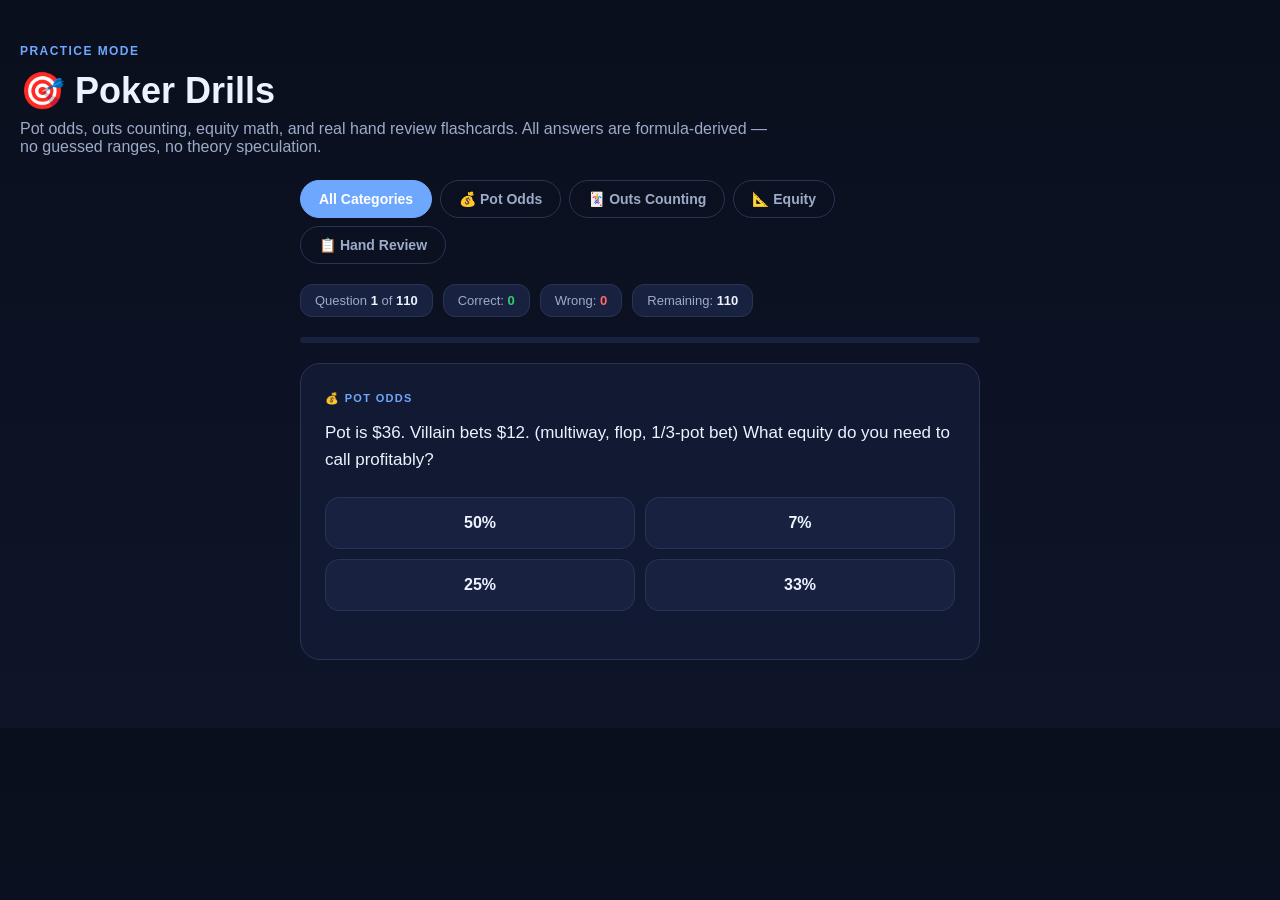
==== drills.html @ 12e4d253 "feat: add poker drill system with 110 formula-verified scenarios Synced from poker-dashboard. See th" ====
<!doctype html>
<html lang="en">
<head>
  <meta charset="UTF-8" />
  <meta name="viewport" content="width=device-width, initial-scale=1.0" />
  <title>Poker Lab — Drills</title>
  <link rel="stylesheet" href="styles.css" />
  <style>
    /* ── Drill-specific styles ─────────────────────────────────────────── */
    .drill-shell { max-width: 680px; margin: 0 auto; }

    .drill-tabs { display: flex; gap: 8px; flex-wrap: wrap; margin-bottom: 20px; }
    .drill-tab {
      padding: 10px 18px; border: 1px solid var(--border); background: transparent;
      color: var(--muted); border-radius: 999px; cursor: pointer; font-size: 14px;
      font-weight: 600; transition: all .15s; font-family: inherit;
    }
    .drill-tab:hover { border-color: var(--blue); color: var(--text); }
    .drill-tab.active { background: var(--blue); border-color: var(--blue); color: #fff; }

    .drill-stats-row {
      display: flex; gap: 10px; flex-wrap: wrap; margin-bottom: 20px;
    }
    .drill-stat-pill {
      background: var(--panel-2); border: 1px solid var(--border); border-radius: 12px;
      padding: 8px 14px; font-size: 13px; color: var(--muted);
    }
    .drill-stat-pill strong { color: var(--text); }

    .drill-card {
      background: var(--panel); border: 1px solid var(--border); border-radius: 20px;
      padding: 28px 24px; margin-bottom: 20px;
    }
    .drill-label {
      font-size: 11px; font-weight: 800; text-transform: uppercase; letter-spacing: .12em;
      color: var(--blue); margin-bottom: 14px;
    }
    .drill-prompt {
      font-size: 17px; line-height: 1.6; color: var(--text); margin-bottom: 24px;
      white-space: pre-wrap;
    }

    .drill-answer-zone { display: none; }
    .drill-answer-zone.visible { display: block; }

    .drill-answer-box {
      background: var(--panel-2); border: 1px solid var(--border); border-radius: 14px;
      padding: 18px; margin-bottom: 16px;
    }
    .drill-answer-correct { border-color: var(--green) !important; }
    .drill-answer-wrong   { border-color: var(--red) !important; }

    .drill-answer-value {
      font-size: 26px; font-weight: 800; color: var(--green); margin-bottom: 6px;
    }
    .drill-answer-formula {
      font-size: 13px; color: var(--blue); font-family: monospace; margin-bottom: 8px;
    }
    .drill-answer-detail { font-size: 14px; color: var(--muted); line-height: 1.5; }

    /* Quick answer buttons for pot odds / equity */
    .drill-choices {
      display: grid; grid-template-columns: repeat(2, 1fr); gap: 10px; margin-bottom: 20px;
    }
    .drill-choice {
      padding: 16px 12px; border: 1px solid var(--border); background: var(--panel-2);
      color: var(--text); border-radius: 14px; cursor: pointer; font-size: 16px;
      font-weight: 700; text-align: center; transition: all .15s; font-family: inherit;
    }
    .drill-choice:hover { border-color: var(--blue); background: rgba(110,168,254,.1); }
    .drill-choice.correct { background: rgba(46,204,113,.18); border-color: var(--green); color: var(--green); }
    .drill-choice.wrong   { background: rgba(255,107,107,.12); border-color: var(--red); color: var(--red); }
    .drill-choice:disabled { cursor: default; }

    .drill-btn-row { display: flex; gap: 10px; flex-wrap: wrap; }
    .drill-btn {
      padding: 14px 22px; border: none; border-radius: 14px; cursor: pointer;
      font-size: 15px; font-weight: 700; transition: all .15s; font-family: inherit;
    }
    .drill-btn-primary { background: var(--blue); color: #fff; }
    .drill-btn-primary:hover { background: #4d8df7; }
    .drill-btn-ghost {
      background: var(--panel-2); border: 1px solid var(--border); color: var(--text);
    }
    .drill-btn-ghost:hover { border-color: var(--blue); }
    .drill-btn-danger { background: rgba(255,107,107,.15); border: 1px solid var(--red); color: var(--red); }
    .drill-btn-danger:hover { background: rgba(255,107,107,.25); }

    .drill-reveal-btn {
      width: 100%; padding: 16px; background: var(--panel-2); border: 1px dashed var(--border);
      color: var(--muted); border-radius: 14px; cursor: pointer; font-size: 15px;
      font-weight: 700; font-family: inherit; margin-bottom: 16px; transition: all .15s;
    }
    .drill-reveal-btn:hover { border-color: var(--blue); color: var(--text); }

    .drill-progress {
      height: 6px; background: var(--panel-2); border-radius: 3px; margin-bottom: 20px;
      overflow: hidden;
    }
    .drill-progress-fill { height: 100%; background: var(--blue); transition: width .3s; border-radius: 3px; }

    .drill-hand-actions {
      background: var(--panel-2); border: 1px solid var(--border); border-radius: 12px;
      padding: 14px; font-size: 13px; color: var(--muted); line-height: 1.7;
      font-family: monospace; white-space: pre-wrap; max-height: 260px; overflow: auto;
      margin-bottom: 16px;
    }

    .drill-result-screen {
      text-align: center; padding: 40px 20px; display: none;
    }
    .drill-result-screen.visible { display: block; }
    .drill-result-big { font-size: 60px; margin-bottom: 16px; }
    .drill-result-score { font-size: 36px; font-weight: 800; color: var(--green); margin-bottom: 8px; }
    .drill-result-sub { color: var(--muted); font-size: 16px; margin-bottom: 32px; }

    .wrong-list { text-align: left; margin-top: 24px; }
    .wrong-list h3 { font-size: 16px; color: var(--yellow); margin-bottom: 12px; }
    .wrong-item {
      background: var(--panel-2); border: 1px solid rgba(255,107,107,.25); border-radius: 12px;
      padding: 12px 14px; margin-bottom: 10px; font-size: 13px; color: var(--muted);
    }
    .wrong-item strong { color: var(--text); display: block; margin-bottom: 4px; }

    @media (max-width: 600px) {
      .drill-card { padding: 20px 16px; }
      .drill-prompt { font-size: 15px; }
      .drill-choices { grid-template-columns: 1fr 1fr; }
      .drill-choice { padding: 14px 8px; font-size: 14px; }
      .drill-btn { padding: 13px 16px; font-size: 14px; }
    }
  </style>
</head>
<body>
  <div class="wrap">
    <header class="hero">
      <div>
        <p class="eyebrow">Practice Mode</p>
        <h1>🎯 Poker Drills</h1>
        <p class="sub">Pot odds, outs counting, equity math, and real hand review flashcards. All answers are formula-derived — no guessed ranges, no theory speculation.</p>
      </div>
    </header>

    <div class="drill-shell">
      <!-- Category tabs -->
      <div class="drill-tabs" id="drillTabs">
        <button class="drill-tab active" data-cat="all">All Categories</button>
        <button class="drill-tab" data-cat="potOdds">💰 Pot Odds</button>
        <button class="drill-tab" data-cat="outs">🃏 Outs Counting</button>
        <button class="drill-tab" data-cat="equity">📐 Equity</button>
        <button class="drill-tab" data-cat="handReview">📋 Hand Review</button>
      </div>

      <!-- Stats row -->
      <div class="drill-stats-row" id="drillStatsRow">
        <div class="drill-stat-pill">Question <strong id="statCurrent">1</strong> of <strong id="statTotal">—</strong></div>
        <div class="drill-stat-pill">Correct: <strong id="statCorrect" style="color:var(--green)">0</strong></div>
        <div class="drill-stat-pill">Wrong: <strong id="statWrong" style="color:var(--red)">0</strong></div>
        <div class="drill-stat-pill">Remaining: <strong id="statRemaining">—</strong></div>
      </div>

      <!-- Progress bar -->
      <div class="drill-progress"><div class="drill-progress-fill" id="drillProgressFill" style="width:0%"></div></div>

      <!-- Active drill card -->
      <div id="drillCardArea"></div>

      <!-- Result screen -->
      <div class="drill-result-screen" id="drillResultScreen">
        <div class="drill-result-big" id="resultEmoji">🎉</div>
        <div class="drill-result-score" id="resultScore"></div>
        <div class="drill-result-sub" id="resultSub"></div>
        <div class="drill-btn-row" style="justify-content:center;gap:12px;flex-wrap:wrap">
          <button class="drill-btn drill-btn-primary" id="btnRetryAll">🔄 Retry All</button>
          <button class="drill-btn drill-btn-ghost" id="btnRetryWrong">⚠️ Retry Wrong Only</button>
          <button class="drill-btn drill-btn-ghost" id="btnShuffle">🔀 Shuffle New</button>
        </div>
        <div class="wrong-list" id="wrongList"></div>
      </div>
    </div>
  </div>

  <script src="shared.js"></script>
  <script src="data/drill-scenarios.js"></script>
  <script src="drills.js"></script>
</body>
</html>
---- styles.css ----
:root {
  --bg: #0b1020;
  --panel: #121932;
  --panel-2: #18213f;
  --border: #293454;
  --text: #edf2ff;
  --muted: #9cabc9;
  --green: #2ecc71;
  --red: #ff6b6b;
  --yellow: #f6c445;
  --blue: #6ea8fe;
  --gray: #b2bfd8;
}
* { box-sizing: border-box; }
body {
  margin: 0;
  font-family: Inter, -apple-system, BlinkMacSystemFont, "Segoe UI", sans-serif;
  background: linear-gradient(180deg, #0a0f1d 0%, #0e1529 100%);
  color: var(--text);
}
.wrap { max-width: 1320px; margin: 0 auto; padding: 32px 20px 48px; }
.hero { display: flex; justify-content: space-between; gap: 16px; align-items: flex-start; margin-bottom: 24px; }
.eyebrow { text-transform: uppercase; letter-spacing: .12em; color: var(--blue); font-size: 12px; font-weight: 700; }
h1 { margin: 6px 0 8px; font-size: 36px; }
.sub { margin: 0; color: var(--muted); max-width: 760px; }
.pill { border: 1px solid var(--border); background: rgba(255,255,255,.04); padding: 10px 14px; border-radius: 999px; color: var(--muted); font-size: 13px; }
.metrics { display: grid; grid-template-columns: repeat(5, minmax(0, 1fr)); gap: 14px; margin-bottom: 18px; }
.metric, .card { background: rgba(18,25,50,.9); border: 1px solid var(--border); border-radius: 18px; box-shadow: 0 10px 30px rgba(0,0,0,.18); }
.metric { padding: 18px; }
.metric-label { color: var(--muted); font-size: 12px; text-transform: uppercase; letter-spacing: .08em; }
.metric-value { margin-top: 12px; font-size: 30px; font-weight: 800; }
.metric-sub { margin-top: 8px; color: var(--muted); font-size: 13px; }
.metric-value.green { color: var(--green); }
.metric-value.red { color: var(--red); }
.grid { display: grid; gap: 18px; margin-bottom: 18px; }
.top-grid { grid-template-columns: 1.5fr .9fr; }
.bottom-grid { grid-template-columns: 1.3fr 1fr; }
.study-grid { grid-template-columns: 1fr 1fr; }
.card { padding: 18px; }
.card-head { display: flex; justify-content: space-between; align-items: center; margin-bottom: 16px; }
.card h2 { margin: 0; font-size: 20px; }
.muted { color: var(--muted); font-size: 13px; }
.focus-panel { display: grid; gap: 14px; }
.focus-box, .study-card, .top-hand-card, .range-meta-card, .range-stat { background: var(--panel-2); border: 1px solid var(--border); border-radius: 14px; padding: 14px; }
.focus-box h3, .study-card h3, .top-hand-card h3, .range-meta-card h3 { margin: 0 0 8px; font-size: 15px; color: var(--text); }
.focus-box p, .study-card p, .top-hand-card p, .range-meta-card p { margin: 0; color: var(--muted); line-height: 1.5; }
.study-card p + p, .top-hand-card p + p { margin-top: 6px; }
.study-card p strong { color: var(--text); }
.table-wrap { overflow-x: auto; }
table { width: 100%; border-collapse: collapse; font-size: 14px; }
th, td { text-align: left; padding: 12px 10px; border-bottom: 1px solid rgba(255,255,255,.07); vertical-align: top; }
th { color: var(--muted); font-size: 12px; text-transform: uppercase; letter-spacing: .06em; }
.date-main { font-weight: 700; color: var(--text); }
.date-sub { font-size: 11px; color: var(--muted); margin-top: 3px; }
.result-pos { color: var(--green); font-weight: 700; }
.result-neg { color: var(--red); font-weight: 700; }
.hand-list { display: grid; gap: 10px; max-height: 520px; overflow: auto; }
.hand-item { background: var(--panel-2); border: 1px solid var(--border); border-radius: 14px; padding: 14px; }
.hand-top, .top-hand-header { display: flex; justify-content: space-between; gap: 12px; margin-bottom: 8px; align-items: center; }
.hand-meta { color: var(--muted); font-size: 12px; }
.hand-note { margin: 8px 0 0; line-height: 1.45; color: var(--text); }
.tag { font-size: 11px; text-transform: uppercase; letter-spacing: .08em; padding: 6px 8px; border-radius: 999px; font-weight: 700; }
.tag.cooler { background: rgba(110,168,254,.14); color: var(--blue); }
.tag.bad { background: rgba(255,107,107,.14); color: var(--red); }
.tag.good { background: rgba(46,204,113,.14); color: var(--green); }
.tag.study { background: rgba(246,196,69,.14); color: var(--yellow); }
.study-stack { display: grid; gap: 12px; }
.top-hands-grid { display: grid; grid-template-columns: repeat(2, 1fr); gap: 12px; }
.top-hand-rank { color: var(--blue); font-size: 12px; font-weight: 800; letter-spacing: .08em; text-transform: uppercase; margin-bottom: 4px; }
.chart-note { margin: 0 0 16px; color: var(--muted); font-size: 13px; line-height: 1.5; }
.range-explorer { display: grid; gap: 14px; }
.format-toggle { display: flex; gap: 0; margin-bottom: 12px; background: var(--surface2, #1a1a2e); border-radius: 8px; padding: 3px; width: fit-content; }
.fmt-btn { padding: 6px 18px; border: none; background: transparent; color: var(--muted, #888); border-radius: 6px; cursor: pointer; font-size: 13px; font-weight: 500; transition: all 0.18s ease; }
.fmt-btn:hover { color: var(--text); }
.fmt-btn.active { background: var(--blue, #6ea8fe); color: #fff; box-shadow: 0 1px 4px rgba(0,0,0,.25); }
.range-tabs { display: flex; gap: 8px; flex-wrap: wrap; }

/* ── 3-Bet Quick Selectors ─────────────────────────────────────────────── */
.tbet-selectors { display: flex; flex-wrap: wrap; gap: 14px; margin-bottom: 14px; }
.tbet-selector-group { display: flex; flex-direction: column; gap: 8px; flex: 1; min-width: 200px; }
.tbet-selector-label { font-size: 11px; font-weight: 700; text-transform: uppercase; letter-spacing: .08em; color: var(--muted); }
.tbet-pos-row { display: flex; gap: 6px; flex-wrap: wrap; }
.pos-btn { padding: 8px 14px; border: 1px solid var(--border); background: transparent; color: var(--text); border-radius: 8px; cursor: pointer; font-size: 13px; font-weight: 600; transition: all 0.15s ease; white-space: nowrap; }
.pos-btn:hover { border-color: var(--blue); background: rgba(110,168,254,.12); }
.pos-btn.active { background: var(--blue); border-color: var(--blue); color: #fff; box-shadow: 0 2px 8px rgba(110,168,254,.3); }
.tbet-scenario-label { font-size: 14px; font-weight: 700; color: var(--text); margin-bottom: 10px; }
.tbet-no-scenario { padding: 24px; text-align: center; color: var(--muted); font-size: 14px; background: var(--panel-2); border: 1px dashed var(--border); border-radius: 14px; }
.range-btn { padding: 9px 14px; border: 1px solid var(--border); background: transparent; color: var(--text); border-radius: 999px; cursor: pointer; font-size: 13px; transition: all 0.2s ease; }
.range-btn:hover { border-color: var(--blue); background: rgba(110,168,254,.12); }
.range-btn.active { background: var(--blue); border-color: var(--blue); color: #fff; }
.range-legend { display: flex; flex-wrap: wrap; gap: 14px; align-items: center; }
.legend-item { display: flex; gap: 8px; align-items: center; color: var(--muted); font-size: 13px; }
.legend-swatch { width: 14px; height: 14px; border-radius: 4px; border: 1px solid rgba(255,255,255,.12); display: inline-block; }
.legend-swatch.open, .legend-swatch.value { background: var(--green); }
.legend-swatch.bluff { background: var(--blue); }
.legend-swatch.mix { background: var(--yellow); }
.legend-swatch.call { background: var(--gray); }
.legend-swatch.fold { background: transparent; border-color: #3b486b; }
.range-chart-shell { background: var(--panel-2); border: 1px solid var(--border); border-radius: 14px; padding: 14px; }
.matrix-scroll { overflow-x: auto; }
.hand-matrix { display: inline-grid; grid-template-columns: repeat(13, 1fr); gap: 3px; min-width: max-content; }
.hand-cell { width: 42px; height: 42px; display: flex; align-items: center; justify-content: center; border-radius: 7px; font-size: 11px; font-weight: 700; border: 1px solid rgba(255,255,255,.08); }
.hand-cell.open, .hand-cell.value { background: rgba(46,204,113,.92); color: white; }
.hand-cell.bluff, .hand-cell.threebet { background: rgba(110,168,254,.92); color: white; }
.hand-cell.mix { background: rgba(246,196,69,.95); color: #10182c; }
.hand-cell.call { background: rgba(178,191,216,.9); color: #10182c; }
.hand-cell.fold { background: transparent; color: #56627f; border-color: #33415e; }
.range-stats { display: grid; grid-template-columns: repeat(auto-fit, minmax(140px, 1fr)); gap: 12px; }
.range-stat-label { color: var(--muted); font-size: 11px; text-transform: uppercase; letter-spacing: .06em; margin-bottom: 4px; }
.range-stat-value { font-size: 22px; font-weight: 800; }
.range-stat-value.open, .range-stat-value.value, .range-stat-value.green { color: var(--green); }
.range-stat-value.bluff, .range-stat-value.blue { color: var(--blue); }
.range-stat-value.call { color: var(--gray); }
.range-stat-value.mix { color: var(--yellow); }
.workflow { display: grid; grid-template-columns: repeat(3, 1fr); gap: 14px; }
.workflow > div { background: var(--panel-2); border: 1px solid var(--border); border-radius: 14px; padding: 14px; }
.workflow h3 { margin: 0 0 8px; font-size: 15px; }
.workflow p { margin: 0; color: var(--muted); line-height: 1.5; }
canvas { width: 100% !important; height: 340px !important; }
/* ── TAGGED HAND CARDS ────────────────────────────────────────────────── */
.hand-filter-tabs { display: flex; gap: 6px; flex-wrap: wrap; }
.hf-btn {
  padding: 5px 10px; border: 1px solid var(--border); background: transparent;
  color: var(--muted); border-radius: 999px; cursor: pointer; font-size: 12px;
  transition: all 0.18s;
}
.hf-btn:hover { border-color: var(--blue); color: var(--text); }
.hf-btn.active { background: var(--blue); border-color: var(--blue); color: #fff; }
.hf-count { opacity: 0.7; }

/* Card chips inline */
.card-chip {
  display: inline-flex; align-items: baseline; gap: 1px;
  padding: 2px 7px 2px 6px; border-radius: 6px; font-size: 14px; font-weight: 800;
  border: 1px solid rgba(255,255,255,.15); margin-right: 3px;
  line-height: 1.3;
}
.card-chip sup { font-size: 10px; }
.cs { background: #1e2a45; color: #c8d6f5; }  /* spade */
.ch { background: #3d1a1a; color: #ff7b7b; }  /* heart */
.cd { background: #3d2010; color: #ff9a5c; }  /* diamond */
.cc { background: #1a2e1a; color: #6bcf7f; }  /* club */

.hand-card {
  background: var(--panel-2);
  border: 1px solid var(--border);
  border-radius: 16px;
  padding: 14px;
  transition: border-color 0.15s;
}
.hand-card:hover { border-color: rgba(110,168,254,.4); }
.hand-card--good  { border-left: 3px solid var(--green); }
.hand-card--bad   { border-left: 3px solid var(--red); }
.hand-card--cooler{ border-left: 3px solid var(--blue); }
.hand-card--study { border-left: 3px solid var(--yellow); }

.hc-header { display: flex; align-items: center; gap: 10px; flex-wrap: wrap; margin-bottom: 10px; }
.hc-cards  { display: flex; flex-wrap: wrap; flex-shrink: 0; }
.hc-mid    { flex: 1; min-width: 80px; }
.hc-id     { font-size: 12px; color: var(--muted); }
.hc-time   { font-size: 11px; color: var(--muted); }
.hc-right  { display: flex; flex-direction: column; align-items: flex-end; gap: 5px; }
.hc-net    { font-size: 22px; font-weight: 800; }
.net-pos   { color: var(--green); }
.net-neg   { color: var(--red); }

.hc-board  { display: flex; align-items: center; gap: 6px; flex-wrap: wrap; margin-bottom: 8px; }
.board-label { font-size: 11px; color: var(--muted); text-transform: uppercase; letter-spacing: .06em; }

.hc-toggle {
  background: transparent; border: 1px solid var(--border); color: var(--muted);
  padding: 5px 12px; border-radius: 999px; cursor: pointer; font-size: 12px;
  transition: all 0.15s; margin-top: 4px;
}
.hc-toggle:hover { border-color: var(--blue); color: var(--text); }

.hc-detail { margin-top: 12px; display: grid; gap: 10px; }
.hc-detail[hidden] { display: none; }
.hc-detail-note {
  font-size: 12px; color: var(--muted); background: rgba(255,255,255,.03);
  border: 1px solid rgba(255,255,255,.06); border-radius: 10px; padding: 10px 12px;
}

.hc-timeline { display: grid; gap: 8px; }
.timeline-street { display: grid; grid-template-columns: 72px 1fr; align-items: flex-start; gap: 10px; }
.street-label {
  font-size: 10px; font-weight: 700; text-transform: uppercase; letter-spacing: .08em;
  color: var(--muted); padding: 6px 8px; border: 1px solid var(--border);
  border-radius: 8px; text-align: center;
}
.street-actions { display: grid; gap: 6px; }
.action-row {
  display: flex; align-items: center; gap: 8px; flex-wrap: wrap;
  background: rgba(255,255,255,.03); border: 1px solid rgba(255,255,255,.06);
  border-radius: 10px; padding: 8px 10px;
}
.action-actor {
  font-size: 10px; font-weight: 800; text-transform: uppercase; letter-spacing: .08em;
  padding: 5px 7px; border-radius: 999px;
}
.actor-you { background: rgba(110,168,254,.18); color: var(--blue); }
.actor-villain { background: rgba(246,196,69,.16); color: var(--yellow); }
.action-badge {
  font-size: 11px; font-weight: 700; padding: 4px 9px; border-radius: 999px;
  display: inline-flex; align-items: center; gap: 3px;
}
.action-line { font-size: 12px; color: var(--muted); }
.ab-amt { font-weight: 600; opacity: 0.95; }
.ab-bet   { background: rgba(46,204,113,.18); color: var(--green); border: 1px solid rgba(46,204,113,.3); }
.ab-raise { background: rgba(46,204,113,.28); color: #4ef0a0; border: 1px solid rgba(46,204,113,.5); }
.ab-call  { background: rgba(178,191,216,.12); color: var(--gray); border: 1px solid rgba(178,191,216,.2); }
.ab-check { background: rgba(110,168,254,.1);  color: var(--blue); border: 1px solid rgba(110,168,254,.2); }
.ab-fold  { background: rgba(255,107,107,.12); color: var(--red);  border: 1px solid rgba(255,107,107,.2); }
.ab-other { background: var(--panel); color: var(--muted); border: 1px solid var(--border); }

.hc-note {
  background: rgba(110,168,254,.06); border: 1px solid rgba(110,168,254,.15);
  border-radius: 10px; padding: 10px 12px; font-size: 13px; line-height: 1.5; color: var(--text);
}

.hand-empty { padding: 24px; text-align: center; color: var(--muted); }

/* ── PREFLOP QUIZ ───────────────────────────────────────────────────── */
.quiz-mode-tabs { display: flex; gap: 8px; }
.quiz-mode-btn {
  padding: 7px 14px; border: 1px solid var(--border); background: transparent;
  color: var(--muted); border-radius: 999px; cursor: pointer; font-size: 13px;
  transition: all 0.18s;
}
.quiz-mode-btn:hover { border-color: var(--blue); color: var(--text); }
.quiz-mode-btn.active { background: var(--blue); border-color: var(--blue); color: #fff; }

.quiz-scorebar {
  display: flex; flex-wrap: wrap; gap: 10px;
  background: var(--panel-2); border: 1px solid var(--border);
  border-radius: 12px; padding: 10px 16px; margin-bottom: 16px; align-items: center;
}
.quiz-score-item { font-size: 13px; color: var(--text); display: flex; align-items: center; gap: 4px; }
.quiz-score-item span { font-weight: 700; }

.quiz-prompt {
  text-align: center; padding: 20px 0 16px;
  display: flex; flex-direction: column; align-items: center; gap: 10px;
}
.quiz-context-badge {
  display: inline-block; padding: 6px 16px;
  background: rgba(110,168,254,.12); border: 1px solid rgba(110,168,254,.3);
  border-radius: 999px; font-size: 14px; font-weight: 700; color: var(--blue);
}
.quiz-context-sub { color: var(--muted); font-size: 12px; max-width: 460px; line-height: 1.4; }
.quiz-question { font-size: 16px; font-weight: 600; color: var(--text); }

/* Big quiz cards */
.quiz-cards { display: flex; gap: 12px; align-items: flex-end; justify-content: center; flex-wrap: wrap; }
.quiz-card {
  width: 72px; height: 96px; border-radius: 12px;
  display: flex; flex-direction: column; align-items: center; justify-content: center;
  gap: 2px; border: 2px solid rgba(255,255,255,.15);
  box-shadow: 0 4px 18px rgba(0,0,0,.45);
  user-select: none;
}
.quiz-card.cs { background: linear-gradient(145deg,#1b2f58,#0e1a33); color: #a8c2ff; }
.quiz-card.ch { background: linear-gradient(145deg,#5c1a1a,#3a0e0e); color: #ff8a8a; }
.quiz-card.cd { background: linear-gradient(145deg,#5c2e10,#3a1b0a); color: #ffb07a; }
.quiz-card.cc { background: linear-gradient(145deg,#1a3e1a,#0e250e); color: #7be89a; }
.qc-rank { font-size: 30px; font-weight: 900; line-height: 1; }
.qc-suit { font-size: 22px; line-height: 1; }
.quiz-hand-label { font-size: 11px; color: var(--muted); text-align: center; letter-spacing: .04em; }

/* Answer buttons */
.quiz-answers {
  display: flex; gap: 12px; justify-content: center; flex-wrap: wrap;
  margin-bottom: 14px;
}
.quiz-ans {
  padding: 13px 28px; border-radius: 12px; font-size: 15px; font-weight: 700;
  border: 2px solid transparent; cursor: pointer; transition: all 0.18s;
  min-width: 130px;
}
.qa-open { background: rgba(46,204,113,.14); color: var(--green); border-color: rgba(46,204,113,.3); }
.qa-open:hover { background: rgba(46,204,113,.28); border-color: var(--green); }
.qa-mix  { background: rgba(246,196,69,.12); color: var(--yellow); border-color: rgba(246,196,69,.3); }
.qa-mix:hover  { background: rgba(246,196,69,.25); border-color: var(--yellow); }
.qa-fold { background: rgba(255,107,107,.12); color: var(--red); border-color: rgba(255,107,107,.3); }
.qa-fold:hover { background: rgba(255,107,107,.24); border-color: var(--red); }
.qa-call { background: rgba(178,191,216,.12); color: var(--gray); border-color: rgba(178,191,216,.25); }
.qa-call:hover { background: rgba(178,191,216,.22); border-color: var(--gray); }

.qa-correct-reveal { outline: 3px solid var(--green); background: rgba(46,204,113,.25) !important; transform: scale(1.03); }
.qa-wrong-reveal   { outline: 3px solid var(--red);   background: rgba(255,107,107,.25) !important; }
.quiz-ans:disabled, .quiz-ans[disabled] { cursor: default; }

.quiz-feedback {
  text-align: center; padding: 12px 16px; border-radius: 12px; font-size: 14px;
  background: var(--panel-2); border: 1px solid var(--border); margin-bottom: 12px;
}
.fb-correct { color: var(--green); font-weight: 600; }
.fb-wrong   { color: var(--red);   font-weight: 600; }
.fb-mixed   { color: var(--yellow);font-weight: 600; }

.quiz-next {
  display: block; margin: 0 auto; padding: 11px 32px;
  background: var(--blue); color: #fff; border: none; border-radius: 999px;
  font-size: 15px; font-weight: 700; cursor: pointer; transition: all 0.18s;
}
.quiz-next:hover { background: #8bbeff; transform: translateY(-1px); }

.quiz-head { align-items: flex-start; gap: 14px; }
.quiz-controls { display: grid; gap: 10px; justify-items: end; }
.quiz-subnote { margin-top: 8px; max-width: 620px; }
.quiz-level-tabs, .quiz-stack-badges {
  display: flex; gap: 5px; flex-wrap: wrap;
}
.quiz-level-btn, .quiz-stack-badge {
  padding: 5px 11px; border: 1px solid var(--border); background: transparent;
  color: var(--muted); border-radius: 999px; font-size: 11px; font-weight: 700;
}
.quiz-level-btn { cursor: pointer; transition: all 0.18s; }
.quiz-level-btn:hover { border-color: var(--yellow); color: var(--text); }
.quiz-level-btn.active { background: rgba(246,196,69,.16); border-color: var(--yellow); color: var(--yellow); }
.quiz-meta-grid {
  display: grid; grid-template-columns: repeat(4, minmax(0, 1fr)); gap: 12px; margin-bottom: 18px;
}
.quiz-meta-card {
  background: var(--panel-2); border: 1px solid var(--border); border-radius: 14px; padding: 12px 14px;
}
.quiz-meta-label { font-size: 11px; text-transform: uppercase; letter-spacing: .08em; color: var(--muted); }
.quiz-meta-value { margin-top: 8px; font-size: 18px; font-weight: 800; color: var(--text); }
.quiz-meta-sub { margin-top: 6px; font-size: 12px; line-height: 1.45; color: var(--muted); }
.quiz-board-row {
  display: flex; align-items: center; gap: 10px; flex-wrap: wrap; justify-content: center;
}
.quiz-board-cards { display: flex; gap: 4px; flex-wrap: wrap; justify-content: center; }
.quiz-empty {
  padding: 24px; text-align: center; color: var(--muted); background: var(--panel-2); border: 1px solid var(--border); border-radius: 14px;
}

/* ── SITE NAV ────────────────────────────────────────────────────────────── */
.site-nav {
  background: rgba(11,16,32,.95);
  border-bottom: 1px solid var(--border);
  position: sticky; top: 0; z-index: 100;
  backdrop-filter: blur(10px);
}
.nav-inner {
  max-width: 1320px; margin: 0 auto; padding: 0 20px;
  display: flex; align-items: center; justify-content: space-between; height: 56px;
}
.nav-logo {
  font-size: 18px; font-weight: 900; color: var(--blue);
  text-decoration: none; letter-spacing: .04em;
}
.nav-links { display: flex; gap: 4px; flex-wrap: wrap; }
.nav-sep { width: 1px; height: 20px; background: var(--border); margin: auto 4px; flex-shrink: 0; }
.nav-link {
  padding: 8px 16px; border-radius: 999px; color: var(--muted);
  text-decoration: none; font-size: 13px; font-weight: 600;
  transition: all 0.18s;
}
.nav-link:hover { color: var(--text); background: rgba(255,255,255,.06); }
.nav-link.active { background: rgba(110,168,254,.15); color: var(--blue); }

/* ── GAME BOARD ───────────────────────────────────────────────────────────── */
.game-board {
  background: radial-gradient(ellipse at 60% 30%, #0d3d1e 0%, #071a0d 80%, #060f06 100%);
  border: 2px solid #1a5a30;
  border-radius: 20px;
  box-shadow: 0 0 40px rgba(0,140,50,.1), inset 0 1px 0 rgba(255,255,255,.04);
  padding: 16px 18px 14px;
  position: relative; overflow: hidden;
  margin-bottom: 0;
}
.game-board::before {
  content: ''; position: absolute; inset: 0;
  background: repeating-linear-gradient(45deg,transparent,transparent 12px,rgba(255,255,255,.012) 12px,rgba(255,255,255,.012) 13px);
  border-radius: 22px; pointer-events: none;
}
.game-board-wrap { margin-bottom: 8px; }

/* Board meta row */
.board-meta-row {
  display: flex; align-items: center; gap: 8px; flex-wrap: wrap;
  margin-bottom: 12px;
}
.board-mode-chip {
  font-size: 10px; font-weight: 900; letter-spacing: .12em; text-transform: uppercase;
  padding: 5px 12px; border-radius: 999px;
  background: rgba(110,168,254,.15); border: 1px solid rgba(110,168,254,.3); color: var(--blue);
}
.odds-mode-chip { background: rgba(246,196,69,.12); border-color: rgba(246,196,69,.3); color: var(--yellow); }
.combo-mode-chip { background: rgba(178,191,216,.1); border-color: rgba(178,191,216,.25); color: var(--gray); }
.board-pos-info { color: var(--muted); font-size: 12px; }
.board-context { color: var(--muted); font-size: 11px; padding-left: 8px; }

/* Position badges */
.pos-badge {
  display: inline-flex; align-items: center; justify-content: center;
  width: 44px; height: 44px; border-radius: 50%;
  font-size: 10px; font-weight: 900; text-transform: uppercase; letter-spacing: .06em;
  box-shadow: 0 3px 10px rgba(0,0,0,.5);
  flex-shrink: 0;
}
.pos-btn  { background: radial-gradient(circle,#2a4a1a,#163010); border: 2px solid #4a9a30; color: #9afa70; }
.pos-co   { background: radial-gradient(circle,#1e3a60,#102040); border: 2px solid #3a70b0; color: #7ab0f0; }
.pos-hj   { background: radial-gradient(circle,#3a2a10,#201410); border: 2px solid #906020; color: #e0a040; }
.pos-utg  { background: radial-gradient(circle,#3a1010,#200808); border: 2px solid #903030; color: #e07070; }
.pos-sb   { background: radial-gradient(circle,#2a1a3a,#160c22); border: 2px solid #6a4090; color: #b080e0; }
.pos-bb   { background: radial-gradient(circle,#1a3030,#0c1818); border: 2px solid #306060; color: #60c0c0; }
.board-pot-chip {
  margin-left: auto;
  font-size: 10px; font-weight: 700; letter-spacing: .08em; text-transform: uppercase;
  padding: 4px 10px; border-radius: 999px; border: 1px solid;
}
.difficulty-easy   { background: rgba(46,204,113,.1);  border-color: rgba(46,204,113,.3);  color: var(--green); }
.difficulty-medium { background: rgba(246,196,69,.1);  border-color: rgba(246,196,69,.3);  color: var(--yellow); }
.difficulty-hard   { background: rgba(255,107,107,.1); border-color: rgba(255,107,107,.3); color: var(--red); }

/* Community cards zone */
.board-community-zone, .board-hero-zone {
  display: flex; align-items: center; gap: 12px; margin-bottom: 10px;
  background: rgba(0,0,0,.35); border-radius: 14px; padding: 10px 14px;
  border: 1px solid rgba(255,255,255,.06);
}
.board-hero-zone { background: rgba(110,168,254,.06); border-color: rgba(110,168,254,.2); }
.board-zone-label {
  font-size: 9px; font-weight: 800; letter-spacing: .14em; text-transform: uppercase;
  color: rgba(255,255,255,.4); writing-mode: vertical-lr; transform: rotate(180deg);
  flex-shrink: 0;
}
.community-cards, .hero-cards { display: flex; gap: 8px; flex-wrap: wrap; align-items: center; justify-content: center; flex: 1; }

/* Empty card slots (pre-flop board placeholder) */
.card-empty-slot {
  width: 52px; height: 72px; border-radius: 10px;
  border: 2px dashed rgba(255,255,255,.15);
  background: rgba(255,255,255,.03);
  flex-shrink: 0;
}
.board-community-preflop { opacity: 0.55; }
.preflop-label {
  font-size: 9px; font-weight: 700; letter-spacing: .1em; text-transform: uppercase;
  color: rgba(255,255,255,.3); white-space: nowrap;
}

/* Large playing cards */
.card-lg {
  width: 60px; height: 84px; border-radius: 12px;
  background: #fff; display: flex; flex-direction: column;
  align-items: center; justify-content: center; gap: 2px;
  box-shadow: 0 6px 20px rgba(0,0,0,.7), inset 0 1px 0 rgba(255,255,255,.9);
  flex-shrink: 0;
}
/* Hero cards in hero zone: bigger */
.board-hero-zone .card-lg {
  width: 72px; height: 100px; border-radius: 14px;
  box-shadow: 0 8px 28px rgba(0,0,0,.8), 0 0 0 2px rgba(110,168,254,.3), inset 0 1px 0 rgba(255,255,255,.9);
}
.board-hero-zone .clg-rank { font-size: 30px; }
.board-hero-zone .clg-suit { font-size: 18px; }
.card-lg.cs .clg-rank, .card-lg.cs .clg-suit { color: #1a1a2e; }
.card-lg.ch .clg-rank, .card-lg.ch .clg-suit { color: #c0392b; }
.card-lg.cd .clg-rank, .card-lg.cd .clg-suit { color: #c04800; }
.card-lg.cc .clg-rank, .card-lg.cc .clg-suit { color: #1a7a2e; }
.clg-rank { font-size: 24px; font-weight: 900; line-height: 1; }
.clg-suit { font-size: 15px; line-height: 1; }

/* Stack visualizer */
.board-stack-info { display: flex; align-items: baseline; gap: 6px; }
.stack-label { font-size: 10px; text-transform: uppercase; letter-spacing: .1em; color: var(--muted); }
.stack-value { font-size: 22px; font-weight: 900; color: var(--yellow); }
.stack-viz { display: flex; gap: 3px; align-items: flex-end; }
.stack-bar { width: 8px; height: 20px; border-radius: 3px; background: rgba(255,255,255,.1); border: 1px solid rgba(255,255,255,.12); transition: background 0.2s; }
.stack-bar.filled { background: var(--yellow); border-color: #f0c000; }
.board-situation { font-size: 12px; color: var(--muted); margin-bottom: 6px; }

/* Board prompt text */
.board-prompt {
  font-size: 15px; line-height: 1.5; color: var(--text);
  font-weight: 500; margin-top: 8px;
}
.board-summary { font-size: 12px; color: var(--muted); margin-top: 4px; }

/* ── GAME ANSWER BUTTONS ─────────────────────────────────────────────────── */
.answer-zone {
  display: flex; gap: 10px; flex-wrap: wrap;
  justify-content: center; margin: 12px 0 10px;
}
.game-ans {
  min-width: 130px; padding: 12px 20px;
  border-radius: 14px; font-size: 14px; font-weight: 800;
  border: 2px solid; cursor: pointer;
  transition: transform 0.15s, box-shadow 0.15s, background 0.15s;
  box-shadow: 0 3px 10px rgba(0,0,0,.3);
  text-align: center;
}
.game-ans:hover:not(:disabled) { transform: translateY(-3px); box-shadow: 0 8px 24px rgba(0,0,0,.45); }
.game-ans:active:not(:disabled) { transform: translateY(0); }

/* ── HUD SCOREBAR ────────────────────────────────────────────────────────── */
.hud-scorebar {
  background: var(--panel); border: 1px solid var(--border); border-radius: 14px;
  padding: 10px 16px; margin-bottom: 12px;
  display: flex; align-items: center; gap: 12px; flex-wrap: wrap;
}
.hud-stat { display: flex; flex-direction: column; align-items: center; gap: 3px; }
.hud-label { font-size: 10px; text-transform: uppercase; letter-spacing: .1em; color: var(--muted); }
.hud-value { font-size: 16px; font-weight: 800; color: var(--text); }
.hud-green { color: var(--green); }
.hud-yellow { color: var(--yellow); }
.hud-red { color: var(--red); }
.hud-muted { color: var(--muted); font-size: 14px; }
.hud-bar-wrap {
  flex: 1; min-width: 80px; height: 8px;
  background: rgba(255,255,255,.08); border-radius: 999px; overflow: hidden;
}
.hud-bar {
  height: 100%; background: linear-gradient(90deg, var(--blue), #4ef0a0);
  border-radius: 999px; transition: width 0.4s ease;
}

/* ── POT ODDS PANELS ─────────────────────────────────────────────────────── */
.game-board--odds { border-color: #3a4a10; }
.game-board--odds::before { display: none; }
.game-board--combo { border-color: #2a2a4a; }
.odds-info-row { display: flex; gap: 10px; flex-wrap: wrap; margin-bottom: 14px; }
.odds-chip {
  display: flex; flex-direction: column; align-items: center; gap: 3px;
  padding: 10px 16px; border-radius: 14px;
  background: rgba(0,0,0,.4); border: 1px solid rgba(255,255,255,.1);
}
.oc-label { font-size: 9px; font-weight: 700; letter-spacing: .12em; text-transform: uppercase; color: rgba(255,255,255,.4); }
.oc-val { font-size: 20px; font-weight: 900; }
.odds-pot .oc-val  { color: var(--blue); }
.odds-bet .oc-val  { color: var(--red); }
.odds-call .oc-val { color: var(--yellow); }
.odds-outs .oc-val { color: var(--green); }

.odds-equation {
  display: flex; align-items: center; gap: 10px; flex-wrap: wrap;
  background: rgba(246,196,69,.06); border: 1px solid rgba(246,196,69,.2);
  border-radius: 16px; padding: 14px 16px; margin-bottom: 12px;
}
.odds-eq-part { display: flex; flex-direction: column; align-items: center; gap: 4px; }
.odds-eq-label { font-size: 10px; text-transform: uppercase; letter-spacing: .08em; color: var(--muted); }
.odds-eq-val { font-size: 22px; font-weight: 900; color: var(--text); }
.odds-eq-unknown { color: var(--yellow); }
.odds-eq-needed  { color: var(--red); }
.odds-eq-equity  { color: var(--blue); }
.odds-eq-div { font-size: 24px; font-weight: 900; color: var(--muted); }
.odds-good .odds-eq-val { color: var(--green); }
.odds-good .odds-eq-label { color: var(--green); }
.odds-bad  .odds-eq-val { color: var(--red); }
.odds-bad  .odds-eq-label { color: var(--red); }
.odds-type-badge {
  font-size: 10px; font-weight: 700; letter-spacing: .1em; text-transform: uppercase;
  padding: 4px 10px; border-radius: 999px;
  background: rgba(178,191,216,.1); border: 1px solid rgba(178,191,216,.2); color: var(--gray);
}
.odds-outs-panel { margin-bottom: 12px; display: grid; gap: 8px; }
.odds-rule { display: flex; gap: 10px; align-items: center; background: rgba(110,168,254,.07); border: 1px solid rgba(110,168,254,.15); border-radius: 12px; padding: 10px 14px; }
.rule-label { font-size: 11px; font-weight: 800; color: var(--blue); text-transform: uppercase; letter-spacing: .08em; min-width: 70px; }
.rule-desc { font-size: 13px; color: var(--muted); }

/* Pot Odds Reference Section */
.odds-ref-grid { display: grid; grid-template-columns: repeat(3, 1fr); gap: 14px; }
.odds-ref-card { background: var(--panel-2); border: 1px solid var(--border); border-radius: 16px; padding: 16px; }
.odds-ref-card h4 { margin: 0 0 10px; font-size: 14px; color: var(--yellow); }
.odds-formula { font-size: 12px; font-weight: 700; color: var(--text); background: rgba(255,255,255,.05); border-radius: 8px; padding: 8px 10px; margin-bottom: 10px; line-height: 1.5; }
.odds-examples { display: grid; gap: 5px; }
.oe-row { display: flex; justify-content: space-between; align-items: center; font-size: 12px; color: var(--muted); padding: 4px 0; border-bottom: 1px solid rgba(255,255,255,.04); }
.oe-row:last-child { border-bottom: none; }
.oe-row strong { color: var(--green); font-size: 13px; }

/* ── BB DEFEND SECTION ───────────────────────────────────────────────────── */
.bb-defend-shell { background: rgba(18,25,50,.9); border: 1px solid var(--border); border-radius: 18px; padding: 18px; }
.bb-defend-header { display: flex; gap: 20px; flex-wrap: wrap; margin-bottom: 16px; }
.bb-freq-badge {
  display: inline-block; padding: 6px 14px; border-radius: 999px;
  background: rgba(110,168,254,.12); border: 1px solid rgba(110,168,254,.3);
  font-size: 13px; color: var(--blue); margin-bottom: 8px;
}
.bb-freq-badge strong { color: var(--text); }
.range-summary { margin: 0; color: var(--muted); font-size: 13px; line-height: 1.5; max-width: 600px; }
.bb-notes { margin: 0; padding: 0; list-style: none; display: grid; gap: 5px; }
.bb-notes li { font-size: 12px; color: var(--muted); padding-left: 14px; position: relative; }
.bb-notes li::before { content: '→'; position: absolute; left: 0; color: var(--blue); font-size: 10px; }

/* ── TRAINER HEADER ─────────────────────────────────────────────────────── */
.trainer-card { padding: 20px 20px 16px; }
.trainer-header { margin-bottom: 18px; }
.trainer-title-row {
  display: flex; justify-content: space-between; align-items: center;
  gap: 12px; flex-wrap: wrap; margin-bottom: 12px;
}
.trainer-title { margin: 0; font-size: 20px; }
.trainer-filters-right { display: flex; align-items: center; gap: 8px; flex-shrink: 0; }
.trainer-filter-label {
  font-size: 10px; font-weight: 700; text-transform: uppercase;
  letter-spacing: .1em; color: var(--muted); white-space: nowrap;
}
.trainer-mode-row { display: flex; align-items: center; gap: 8px; flex-wrap: wrap; }

/* ── TRAINER MODE TABS ───────────────────────────────────────────────────── */
.quiz-mode-tabs { display: flex; gap: 6px; flex-wrap: wrap; }
.quiz-mode-btn {
  padding: 7px 13px; border: 1px solid var(--border); background: transparent;
  color: var(--muted); border-radius: 999px; cursor: pointer; font-size: 12px;
  transition: all 0.18s; font-weight: 600;
}
.quiz-mode-btn:hover { border-color: var(--blue); color: var(--text); }
.quiz-mode-btn.active { background: var(--blue); border-color: var(--blue); color: #fff; }
.quiz-mode-btn[data-mode="potodds"].active { background: var(--yellow); border-color: var(--yellow); color: #10182c; }
.quiz-mode-btn[data-mode="combo"].active { background: var(--gray); border-color: var(--gray); color: #10182c; }

/* Feedback */
.quiz-feedback {
  text-align: center; padding: 14px 18px; border-radius: 14px; font-size: 14px; line-height: 1.5;
  background: var(--panel-2); border: 1px solid var(--border); margin: 12px 0;
}
.quiz-next-wrap { display: flex; justify-content: center; margin-top: 8px; }
.quiz-next {
  padding: 12px 36px; background: var(--blue); color: #fff;
  border: none; border-radius: 999px; font-size: 15px; font-weight: 800;
  cursor: pointer; transition: all 0.18s;
}
.quiz-next:hover { background: #8bbeff; transform: translateY(-2px); }

/* qa classes for game-ans */
.qa-open { background: rgba(46,204,113,.14); color: var(--green); border-color: rgba(46,204,113,.3); }
.qa-open:hover:not(:disabled) { background: rgba(46,204,113,.28); border-color: var(--green); }
.qa-mix  { background: rgba(246,196,69,.12); color: var(--yellow); border-color: rgba(246,196,69,.3); }
.qa-mix:hover:not(:disabled)  { background: rgba(246,196,69,.25); border-color: var(--yellow); }
.qa-fold { background: rgba(255,107,107,.12); color: var(--red); border-color: rgba(255,107,107,.3); }
.qa-fold:hover:not(:disabled) { background: rgba(255,107,107,.24); border-color: var(--red); }
.qa-call { background: rgba(178,191,216,.12); color: var(--gray); border-color: rgba(178,191,216,.25); }
.qa-call:hover:not(:disabled) { background: rgba(178,191,216,.22); border-color: var(--gray); }

.qa-correct-reveal { outline: 3px solid var(--green); background: rgba(46,204,113,.3) !important; transform: scale(1.04); }
.qa-wrong-reveal   { outline: 3px solid var(--red);   background: rgba(255,107,107,.3) !important; }
.game-ans:disabled, .game-ans[disabled] { cursor: default; }
.fb-correct { color: var(--green); font-weight: 600; }
.fb-wrong   { color: var(--red);   font-weight: 600; }
.quiz-empty { padding: 32px; text-align: center; color: var(--muted); background: var(--panel-2); border: 1px solid var(--border); border-radius: 14px; }

/* diff badge */
.diff-badge {
  font-size: 10px; font-weight: 700; letter-spacing: .08em; text-transform: uppercase;
  padding: 3px 9px; border-radius: 999px; border: 1px solid;
}
.diff-easy   { background: rgba(46,204,113,.1);  border-color: rgba(46,204,113,.3);  color: var(--green); }
.diff-medium { background: rgba(246,196,69,.1);  border-color: rgba(246,196,69,.3);  color: var(--yellow); }
.diff-hard   { background: rgba(255,107,107,.1); border-color: rgba(255,107,107,.3); color: var(--red); }

@media (max-width: 1024px) {
  .metrics, .top-grid, .bottom-grid, .study-grid, .top-hands-grid, .workflow, .quiz-meta-grid { grid-template-columns: 1fr; }
  .hero { flex-direction: column; }
  .trainer-title-row { flex-direction: column; align-items: flex-start; }
  .odds-ref-grid { grid-template-columns: 1fr; }
  .bb-defend-header { flex-direction: column; gap: 10px; }
}
@media (max-width: 720px) {
  .nav-link { padding: 7px 10px; font-size: 12px; }
  .game-board { padding: 14px 14px 12px; }
  .card-lg { width: 42px; height: 58px; }
  .clg-rank { font-size: 17px; }
  .clg-suit { font-size: 11px; }
  .game-ans { min-width: 120px; padding: 12px 16px; font-size: 14px; }
  .answer-zone { gap: 8px; }
  .hud-scorebar { gap: 10px; }
  .hud-value { font-size: 15px; }
  .odds-equation { gap: 6px; }
  .odds-eq-val { font-size: 18px; }
  .pos-badge { width: 42px; height: 42px; font-size: 10px; }
  .quiz-mode-tabs { gap: 4px; }
  .quiz-mode-btn { font-size: 11px; padding: 7px 10px; }

  .wrap { padding: 24px 14px 40px; }
  .hand-cell { width: 30px; height: 30px; font-size: 9px; }
  .range-btn, .quiz-mode-btn, .quiz-level-btn { font-size: 12px; padding: 8px 12px; }
  .quiz-card { width: 62px; height: 86px; }
  .qc-rank { font-size: 26px; }
  .timeline-street { grid-template-columns: 1fr; }
}

/* ===== ADVANCED STATS SECTION ===== */
.stats-tabs { display: flex; gap: 6px; flex-wrap: wrap; margin-bottom: 16px; }
.stab {
  background: rgba(255,255,255,.06); border: 1px solid rgba(255,255,255,.1);
  color: #9cabc9; padding: 6px 14px; border-radius: 6px; cursor: pointer; font-size: 13px;
  transition: background .15s, color .15s;
}
.stab:hover { background: rgba(255,255,255,.1); color: #e2e8f0; }
.stab.active { background: #3b5bdb; border-color: #3b5bdb; color: #fff; }

.stats-panel { margin-top: 4px; }
.stats-panel.hidden { display: none; }

.stat-grid {
  display: grid;
  grid-template-columns: repeat(auto-fill, minmax(160px, 1fr));
  gap: 10px;
}
.stat-box {
  background: rgba(255,255,255,.04); border: 1px solid rgba(255,255,255,.08);
  border-radius: 8px; padding: 12px 14px;
}
.stat-box-label { font-size: 11px; text-transform: uppercase; letter-spacing: .05em; color: #9cabc9; margin-bottom: 4px; }
.stat-box-value { font-size: 20px; font-weight: 600; color: #e2e8f0; line-height: 1.2; }
.stat-box-value.green { color: #63e6be; }
.stat-box-value.red   { color: #f26b6b; }
.stat-box-value.muted { color: #9cabc9; }
.stat-box-sub { font-size: 11px; color: #9cabc9; margin-top: 2px; }

.stats-note { font-size: 12px; color: #9cabc9; margin-top: 10px; }

@media (max-width: 720px) {
  .stat-grid { grid-template-columns: repeat(2, 1fr); }
}

/* ── Poker Table Visualization ─────────────────────────────────────────── */
.poker-table-wrap {
  background: #0a0e1a;
  border: 1px solid #1e2a45;
  border-radius: 16px;
  padding: 14px 12px 10px;
  margin: 12px 0 4px;
  overflow: hidden;
}

.pt-header {
  display: flex;
  align-items: center;
  gap: 8px;
  margin-bottom: 8px;
}

.pt-hand-id {
  font-size: 12px;
  font-weight: 600;
  color: #7eb3ff;
  font-family: monospace;
}

.pt-texture-badge {
  font-size: 10px;
  padding: 2px 8px;
  background: rgba(246,196,69,0.1);
  border: 1px solid rgba(246,196,69,0.25);
  border-radius: 12px;
  color: #f6c445;
  font-family: monospace;
  text-transform: uppercase;
  letter-spacing: 0.5px;
}

.pt-svg {
  width: 100%;
  max-width: 600px;
  display: block;
  margin: 0 auto;
  overflow: visible;
}

/* Responsive: scale down on mobile */
@media (max-width: 520px) {
  .poker-table-wrap { padding: 10px 6px 8px; }
  .pt-svg { max-width: 100%; }
}

/* Toggle button state when table is shown */
.hc-toggle.table-visible { background: rgba(14,102,50,0.2); color: #2ecc71; border-color: rgba(46,204,113,0.3); }

/* ══════════════════════════════════════════════════════════════
   MOBILE-FIRST RESPONSIVE OVERRIDES
   Breakpoints: 768px (tablet), 480px (large phone), 375px (iPhone)
   ══════════════════════════════════════════════════════════════ */

/* ── Hamburger Nav ── */
.nav-hamburger {
  display: none;
  flex-direction: column;
  justify-content: center;
  align-items: center;
  gap: 5px;
  width: 44px;
  height: 44px;
  background: transparent;
  border: 1px solid var(--border);
  border-radius: 10px;
  cursor: pointer;
  flex-shrink: 0;
  padding: 0;
}
.nav-hamburger span {
  display: block;
  width: 20px;
  height: 2px;
  background: var(--text);
  border-radius: 2px;
  transition: transform 0.2s, opacity 0.2s;
}
.nav-open .nav-hamburger span:nth-child(1) { transform: translateY(7px) rotate(45deg); }
.nav-open .nav-hamburger span:nth-child(2) { opacity: 0; }
.nav-open .nav-hamburger span:nth-child(3) { transform: translateY(-7px) rotate(-45deg); }

/* ── Tablet (768px) ── */
@media (max-width: 768px) {
  /* Nav hamburger */
  .nav-hamburger { display: flex; }
  .nav-links {
    display: none;
    position: absolute;
    top: 56px;
    left: 0;
    right: 0;
    background: rgba(11,16,32,.97);
    border-bottom: 1px solid var(--border);
    padding: 8px 12px 12px;
    flex-direction: column;
    gap: 4px;
    z-index: 200;
    backdrop-filter: blur(12px);
  }
  .nav-open .nav-links { display: flex; }
  .nav-link {
    padding: 12px 14px;
    font-size: 15px;
    border-radius: 10px;
    display: block;
    min-height: 44px;
    display: flex;
    align-items: center;
  }
  .nav-sep { display: none; }
  .nav-inner { position: relative; }
  .site-nav { position: sticky; }

  /* Layout stacking */
  .metrics { grid-template-columns: repeat(2, 1fr); }
  .top-grid, .bottom-grid, .study-grid { grid-template-columns: 1fr; }
  .top-hands-grid { grid-template-columns: 1fr; }
  .workflow { grid-template-columns: 1fr; }
  .quiz-meta-grid { grid-template-columns: repeat(2, 1fr); }
  .odds-ref-grid { grid-template-columns: 1fr; }
  .bb-defend-header { flex-direction: column; gap: 10px; }
  .hero { flex-direction: column; }

  /* Wrap */
  .wrap { padding: 20px 14px 40px; }

  /* Tables: ensure horizontal scroll */
  .table-wrap { overflow-x: auto; -webkit-overflow-scrolling: touch; }
  table { min-width: 500px; }

  /* Range matrix scrollable */
  .matrix-scroll { overflow-x: auto; -webkit-overflow-scrolling: touch; }
  .hand-matrix { gap: 2px; }
  .hand-cell { width: 36px; height: 36px; font-size: 10px; }

  /* Touch-friendly buttons */
  .pos-btn, .range-btn, .hf-btn, .fmt-btn, .stab,
  .quiz-mode-btn, .quiz-level-btn, .quiz-next {
    min-height: 44px;
    min-width: 44px;
    display: inline-flex;
    align-items: center;
    justify-content: center;
  }
  .game-ans { min-height: 52px; }

  /* Input font size prevents iOS zoom */
  input, select, textarea {
    font-size: 16px !important;
  }

  /* Cards smaller */
  .card-lg { width: 48px; height: 66px; }
  .clg-rank { font-size: 20px; }
  .clg-suit { font-size: 13px; }
  .board-hero-zone .card-lg { width: 62px; height: 86px; }
  .board-hero-zone .clg-rank { font-size: 26px; }

  /* Answer zone wraps naturally */
  .answer-zone { gap: 8px; }
  .game-ans { min-width: 110px; font-size: 14px; padding: 12px 14px; }

  /* HUD */
  .hud-scorebar { gap: 8px; padding: 8px 12px; }
  .hud-value { font-size: 14px; }

  /* Trainer topbar */
  .trainer-title-row { flex-direction: column; align-items: flex-start; }

  /* Metrics hero text */
  h1 { font-size: 28px; }
  .metric-value { font-size: 24px; }
}

/* ── Large phone (480px) ── */
@media (max-width: 480px) {
  .metrics { grid-template-columns: repeat(2, 1fr); }
  .quiz-meta-grid { grid-template-columns: repeat(2, 1fr); }

  /* Hand matrix: smaller cells for tiny screens */
  .hand-cell { width: 28px; height: 28px; font-size: 8.5px; border-radius: 5px; }

  /* Range/tab buttons stack more naturally */
  .range-tabs { gap: 5px; }
  .tbet-selectors { flex-direction: column; }
  .tbet-selector-group { min-width: unset; }

  /* Quiz cards smaller */
  .quiz-card { width: 58px; height: 80px; }
  .qc-rank { font-size: 24px; }
  .qc-suit { font-size: 18px; }

  /* Answer buttons full-width on tiny screens */
  .quiz-answers { flex-direction: column; align-items: stretch; }
  .quiz-ans { min-width: unset; width: 100%; }
  .answer-zone { flex-direction: column; align-items: stretch; }
  .game-ans { min-width: unset; width: 100%; }

  /* Stat grid 2 col */
  .stat-grid { grid-template-columns: repeat(2, 1fr); }

  /* Timeline street stacks */
  .timeline-street { grid-template-columns: 1fr; }
  .street-label { text-align: left; writing-mode: horizontal-tb; transform: none; }

  /* Wrap tighter */
  .wrap { padding: 14px 10px 32px; }
  h1 { font-size: 24px; }

  /* Odds panels */
  .odds-info-row { gap: 6px; }
  .odds-chip { padding: 8px 10px; }
  .oc-val { font-size: 17px; }
  .odds-equation { flex-direction: column; align-items: flex-start; gap: 8px; }
  .odds-eq-val { font-size: 18px; }

  /* Cards */
  .card-lg { width: 42px; height: 58px; }
  .clg-rank { font-size: 17px; }
  .clg-suit { font-size: 11px; }
  .board-hero-zone .card-lg { width: 52px; height: 72px; }
  .board-hero-zone .clg-rank { font-size: 22px; }

  /* Position badges smaller */
  .pos-badge { width: 38px; height: 38px; font-size: 9px; }

  /* Metric cards: 2 columns */
  .metric { padding: 14px; }
  .metric-value { font-size: 22px; }
  .metric-label { font-size: 11px; }
}

/* ── Small phone (375px - iPhone SE/14) ── */
@media (max-width: 375px) {
  .metrics { grid-template-columns: 1fr 1fr; }
  .quiz-meta-grid { grid-template-columns: 1fr 1fr; }
  .hand-cell { width: 24px; height: 24px; font-size: 7.5px; border-radius: 4px; }
  .quiz-mode-btn { font-size: 11px; padding: 8px 9px; }
  .range-btn { font-size: 11px; padding: 7px 10px; }
  .wrap { padding: 12px 8px 28px; }
  h1 { font-size: 22px; }
  .card { padding: 14px 12px; }
  .card h2 { font-size: 17px; }
  .nav-logo { font-size: 16px; }

  /* Stat grid single col on very small */
  .stat-grid { grid-template-columns: 1fr 1fr; }
}

/* ── Landscape orientation adjustments ── */
@media (max-width: 768px) and (orientation: landscape) {
  .nav-links { max-height: calc(100vh - 56px); overflow-y: auto; }
  .game-board { padding: 10px 12px; }
  .board-community-zone, .board-hero-zone { padding: 7px 10px; }
  .answer-zone { flex-direction: row; flex-wrap: wrap; }
  .game-ans { min-width: 120px; width: auto; }
  .quiz-answers { flex-direction: row; }
  .quiz-ans { min-width: 120px; width: auto; }
}
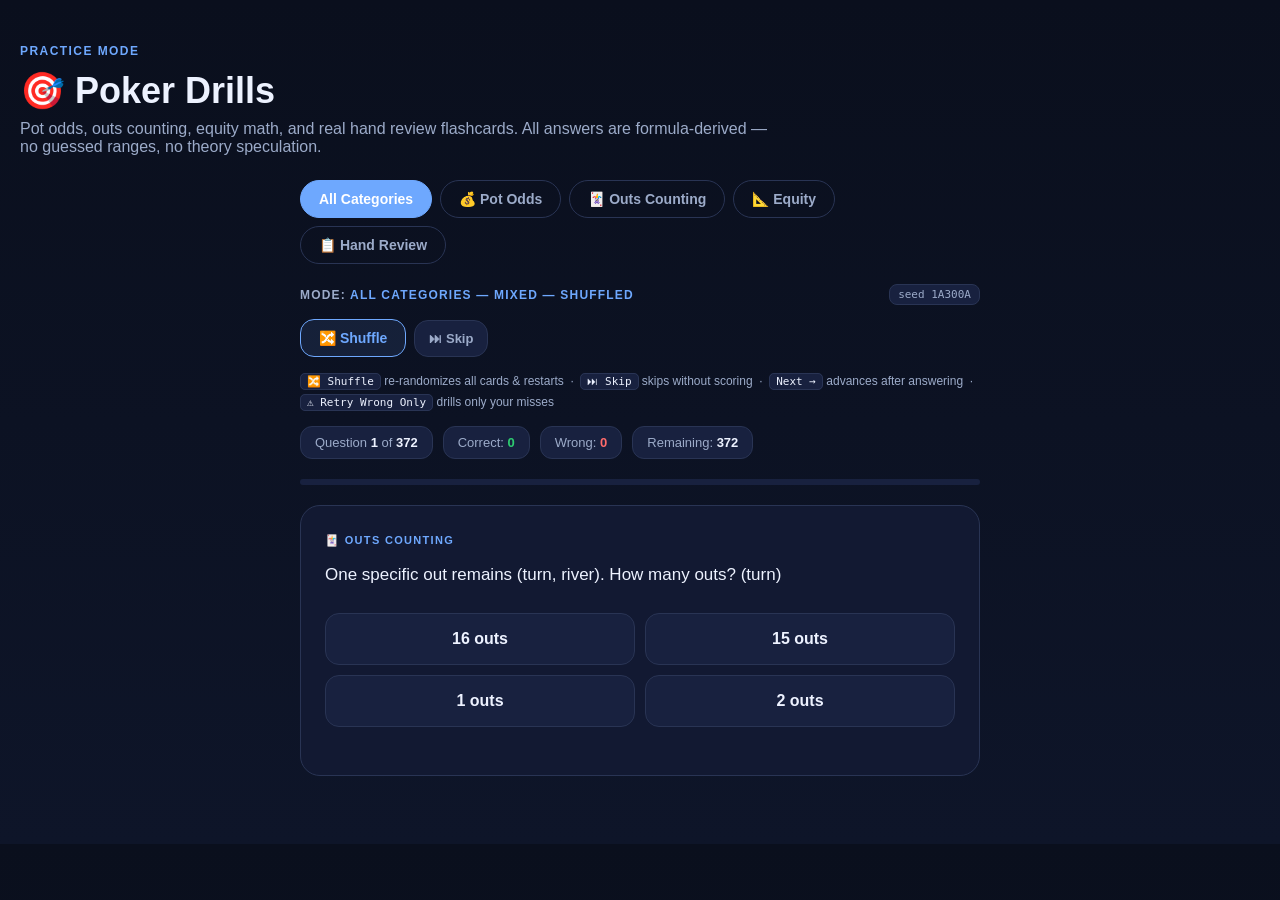
==== commit dfe87a8a: "feat: expand poker drills to 372 scenarios with shuffle mode" ====
--- a/drills.html
+++ b/drills.html
@@ -7,6 +7,43 @@
   <link rel="stylesheet" href="styles.css" />
   <style>
     /* ── Drill-specific styles ─────────────────────────────────────────── */
+
+    .drill-mode-banner {
+      display: flex; align-items: center; justify-content: space-between; flex-wrap: wrap;
+      gap: 8px; margin-bottom: 14px;
+    }
+    .drill-mode-label {
+      font-size: 12px; font-weight: 700; text-transform: uppercase; letter-spacing: .1em;
+      color: var(--muted);
+    }
+    .drill-mode-label span { color: var(--blue); }
+    .drill-seed-pill {
+      font-size: 11px; color: var(--muted); background: var(--panel-2);
+      border: 1px solid var(--border); border-radius: 8px; padding: 3px 8px;
+      font-family: monospace; cursor: default; user-select: all;
+    }
+    .drill-controls-row {
+      display: flex; gap: 8px; flex-wrap: wrap; margin-bottom: 14px; align-items: center;
+    }
+    .drill-btn-shuffle {
+      padding: 10px 18px; border: 1px solid var(--blue); background: rgba(110,168,254,.1);
+      color: var(--blue); border-radius: 14px; cursor: pointer; font-size: 14px;
+      font-weight: 700; font-family: inherit; transition: all .15s;
+    }
+    .drill-btn-shuffle:hover { background: rgba(110,168,254,.22); }
+    .drill-btn-skip {
+      padding: 10px 14px; border: 1px solid var(--border); background: var(--panel-2);
+      color: var(--muted); border-radius: 14px; cursor: pointer; font-size: 13px;
+      font-weight: 600; font-family: inherit; transition: all .15s;
+    }
+    .drill-btn-skip:hover { border-color: var(--blue); color: var(--text); }
+    .drill-legend {
+      font-size: 12px; color: var(--muted); margin-bottom: 14px; line-height: 1.7;
+    }
+    .drill-legend kbd {
+      background: var(--panel-2); border: 1px solid var(--border); border-radius: 5px;
+      padding: 1px 6px; font-size: 11px; font-family: monospace; color: var(--text);
+    }
     .drill-shell { max-width: 680px; margin: 0 auto; }
 
     .drill-tabs { display: flex; gap: 8px; flex-wrap: wrap; margin-bottom: 20px; }
@@ -151,6 +188,26 @@
         <button class="drill-tab" data-cat="handReview">📋 Hand Review</button>
       </div>
 
+      <!-- Mode banner -->
+      <div class="drill-mode-banner" id="drillModeBanner">
+        <div class="drill-mode-label">Mode: <span id="drillModeLabel">All Categories — Shuffled</span></div>
+        <div class="drill-seed-pill" title="Shuffle seed for this session">seed <span id="drillSeedDisplay">—</span></div>
+      </div>
+
+      <!-- Controls row -->
+      <div class="drill-controls-row">
+        <button class="drill-btn-shuffle" id="btnShuffleActive" title="Re-randomize and restart from question 1">🔀 Shuffle</button>
+        <button class="drill-btn-skip" id="btnSkipCard" title="Skip this card without marking right or wrong">⏭ Skip</button>
+      </div>
+
+      <!-- Legend -->
+      <div class="drill-legend" id="drillLegend">
+        <kbd>🔀 Shuffle</kbd> re-randomizes all cards &amp; restarts &nbsp;·&nbsp;
+        <kbd>⏭ Skip</kbd> skips without scoring &nbsp;·&nbsp;
+        <kbd>Next →</kbd> advances after answering &nbsp;·&nbsp;
+        <kbd>⚠️ Retry Wrong Only</kbd> drills only your misses
+      </div>
+
       <!-- Stats row -->
       <div class="drill-stats-row" id="drillStatsRow">
         <div class="drill-stat-pill">Question <strong id="statCurrent">1</strong> of <strong id="statTotal">—</strong></div>
@@ -171,9 +228,9 @@
         <div class="drill-result-score" id="resultScore"></div>
         <div class="drill-result-sub" id="resultSub"></div>
         <div class="drill-btn-row" style="justify-content:center;gap:12px;flex-wrap:wrap">
-          <button class="drill-btn drill-btn-primary" id="btnRetryAll">🔄 Retry All</button>
-          <button class="drill-btn drill-btn-ghost" id="btnRetryWrong">⚠️ Retry Wrong Only</button>
-          <button class="drill-btn drill-btn-ghost" id="btnShuffle">🔀 Shuffle New</button>
+          <button class="drill-btn drill-btn-primary" id="btnRetryAll">🔄 Retry All (same order)</button>
+          <button class="drill-btn drill-btn-ghost" id="btnShuffle">🔀 Shuffle New Order</button>
+          <button class="drill-btn drill-btn-ghost" id="btnRetryWrong" title="Drill only cards you missed, in a new random order">⚠️ Retry Wrong Only</button>
         </div>
         <div class="wrong-list" id="wrongList"></div>
       </div>
